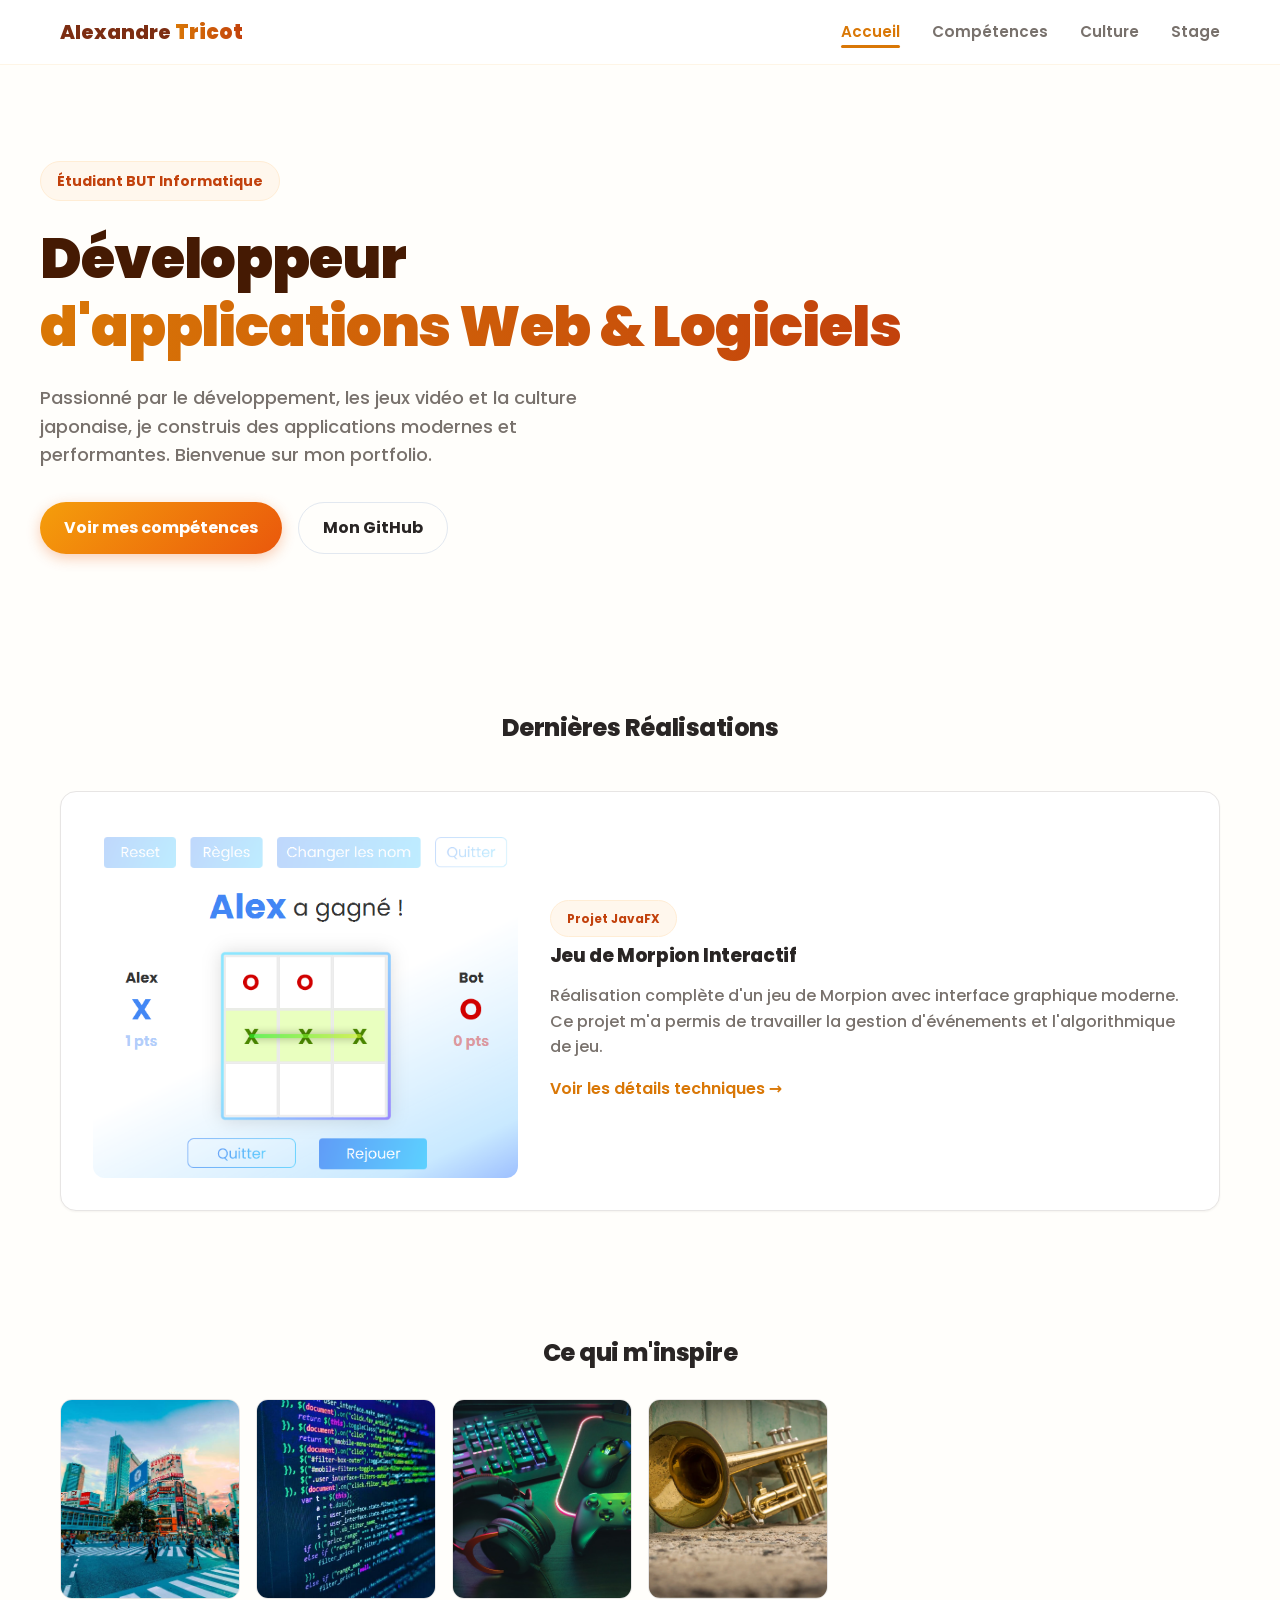
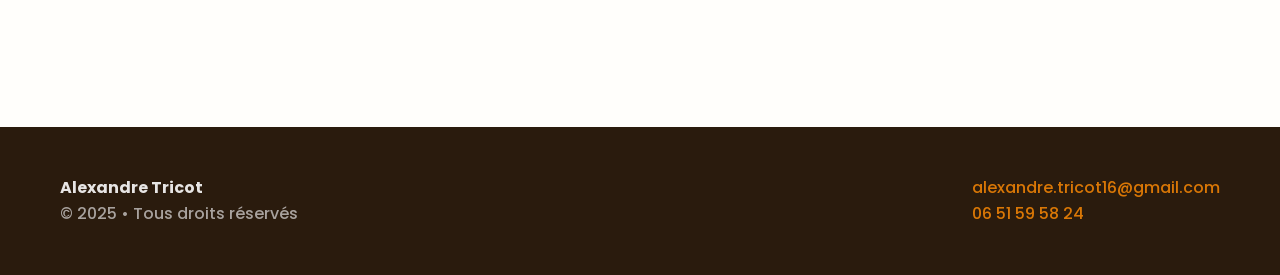
==== index.html @ 20412aba "Mon portfolio" ====
<!DOCTYPE html>
<html lang="fr">
<head>
    <meta charset="UTF-8">
    <meta name="viewport" content="width=device-width, initial-scale=1.0">
    <title>Alexandre Tricot - Portfolio</title>
    <link rel="stylesheet" href="style.css">
</head>
<body>

    <header>
        <div class="container nav-container">
            <div class="logo">Alexandre <span class="gradient-text">Tricot</span></div>
            <nav class="nav-links">
                <a href="index.html" class="active">Accueil</a>
                <a href="competences.html">Compétences</a>
                <a href="culture.html">Culture</a>
                <a href="stage.html">Stage</a>
            </nav>
        </div>
    </header>

    <main>
        <!-- Hero Section -->
        <section class="hero container">
            <div class="hero-content">
                <span class="hero-badge">Étudiant BUT Informatique</span>
                <h1>Développeur<br> <span class="gradient-text">d'applications Web & Logiciels</span></h1>
                <p>Passionné par le développement, les jeux vidéo et la culture japonaise, je construis des applications modernes et performantes. Bienvenue sur mon portfolio.</p>
                
                <div class="intro-actions flex gap-1">
                    <a href="competences.html" class="btn btn-primary">Voir mes compétences</a>
                    <a href="https://github.com/taksy01" target="_blank" class="btn border-light">Mon GitHub</a>
                </div>
            </div>
            

        </section>

        <!-- Section Actualité Rapide -->
        <section class="container py-4">
            <h2 class="text-center mb-3">Dernières Réalisations</h2>
            
            <div class="competence-block flex items-center gap-2 p-2">
                <div class="flex-1">
                    <img src="images/morpion.jpg" alt="Projet Morpion" style="border-radius: 12px;">
                </div>
                <div class="flex-1-5">
                    <span class="hero-badge mb-0-5 text-xs">Projet JavaFX</span>
                    <h3>Jeu de Morpion Interactif</h3>
                    <p class="text-muted my-1">
                        Réalisation complète d'un jeu de Morpion avec interface graphique moderne. 
                        Ce projet m'a permis de travailler la gestion d'événements et l'algorithmique de jeu.
                    </p>
                    <a href="competences.html" class="text-accent font-semibold">Voir les détails techniques &rarr;</a>
                </div>
            </div>
        </section>

        <!-- Galerie Passions -->
        <section class="container pb-4">
            <h2 class="text-center mb-2">Ce qui m'inspire</h2>
            <div class="traces-gallery grid-auto-fit">
                <div class="trace-item h-200">
                    <img src="images/japon.jpg" alt="Japon">
                    <div class="trace-caption">Culture Japonaise</div>
                </div>
                <div class="trace-item h-200">
                    <img src="images/prog.jpg" alt="Programmation">
                    <div class="trace-caption">Développement</div>
                </div>
                <div class="trace-item h-200">
                    <img src="images/gaming.jpg" alt="Gaming">
                    <div class="trace-caption">Jeux Vidéo</div>
                </div>
                <div class="trace-item h-200">
                    <img src="images/trompette.jpg" alt="Musique">
                    <div class="trace-caption">Musique</div>
                </div>
            </div>
        </section>

    </main>

    <footer>
        <div class="container footer-content">
            <div>
                <strong>Alexandre Tricot</strong><br>
                <span>© 2025 • Tous droits réservés</span>
            </div>
            <div>
                <a href="mailto:alexandre.tricot16@gmail.com" class="link-arrow text-accent">alexandre.tricot16@gmail.com</a>
                <p class="text-accent">06 51 59 58 24</p>
            </div>
        </div>
    </footer>

</body>
</html>
---- style.css ----
/* ========================================= */
/* 1. IMPORTATION DE LA POLICE (ESSENTIEL)   */
/* ========================================= */
/* Passage à la police Poppins avec toutes les graisses nécessaires */
@import url('https://fonts.googleapis.com/css2?family=Poppins:wght@300;400;500;600;700;800;900&display=swap');

:root {
    /* Palette "Warm & Modern" */
    --bg-body: #fffefb; 
    --bg-surface: #ffffff;
    
    --text-main: #292524; 
    --text-muted: #78716c; 
    --text-light: #fafaf9; 

    --gradient-primary: linear-gradient(135deg, #f59e0b 0%, #ea580c 100%);
    --gradient-text: linear-gradient(to right, #d97706, #c2410c);
    
    --accent-color: #d97706; 

    --shadow-sm: 0 1px 2px rgba(60, 40, 20, 0.05);
    --shadow-md: 0 4px 6px -1px rgba(60, 40, 20, 0.08), 0 2px 4px -1px rgba(60, 40, 20, 0.04);
    --shadow-lg: 0 10px 15px -3px rgba(60, 40, 20, 0.08), 0 4px 6px -2px rgba(60, 40, 20, 0.04);
    --shadow-xl: 0 20px 25px -5px rgba(60, 40, 20, 0.1), 0 10px 10px -5px rgba(60, 40, 20, 0.04);
    
    --radius-md: 8px; /* Arrondi plus strict */
    --radius-lg: 16px; /* Arrondi plus modéré */
    --radius-full: 9999px;
    
    --container-width: 1200px;
    --border-color: #e7e5e4; 
}

/* Base */
* { margin: 0; padding: 0; box-sizing: border-box; }

body {
    /* CHANGEMENT DE POLICE ICI */
    font-family: 'Poppins', system-ui, -apple-system, sans-serif;
    background-color: var(--bg-body);
    color: var(--text-main);
    line-height: 1.6;
    overflow-x: hidden;
    
    /* DÉFINITION EXPLICITE DU POIDS DE BASE (Augmenté à 500) */
    font-weight: 500;

    /* AMÉLIORATION DU RENDU (Antialiasing) */
    -webkit-font-smoothing: antialiased;
    -moz-osx-font-smoothing: grayscale; 
}

a { text-decoration: none; color: inherit; transition: all 0.2s ease; }
img { max-width: 100%; display: block; }

/* Layout */
.container { max-width: var(--container-width); margin: 0 auto; padding: 0 20px; }

/* Typography */
h1, h2, h3 { 
    line-height: 1.2; 
    letter-spacing: -0.02em; 
    /* DÉFINITION EXPLICITE DU POIDS DES TITRES (Augmenté à 800) */
    font-weight: 800; 
}
.section-title { font-size: 2.5rem; font-weight: 900; margin-bottom: 1rem; color: #451a03; }

.gradient-text {
    background: var(--gradient-text);
    -webkit-background-clip: text;
    background-clip: text;
    -webkit-text-fill-color: transparent;
    font-weight: 900;
}

/* Navigation */
header {
    position: sticky;
    top: 0;
    z-index: 100;
    background: rgba(255, 255, 255, 0.95);
    backdrop-filter: blur(12px);
    border-bottom: 1px solid rgba(245, 158, 11, 0.1);
    padding: 1rem 0;
}

.nav-container { display: flex; justify-content: space-between; align-items: center; }
.logo { font-size: 1.25rem; font-weight: 800; color: #7c2d12; }
.nav-links { display: flex; gap: 2rem; }
.nav-links a { font-size: 0.95rem; font-weight: 600; color: var(--text-muted); position: relative; }
.nav-links a:hover, .nav-links a.active { color: #d97706; }
.nav-links a.active::after {
    content: ''; position: absolute; bottom: -4px; left: 0; width: 100%; height: 3px;
    background: var(--accent-color); border-radius: 2px;
}

/* Hero Section */
.hero { padding: 6rem 0; display: flex; align-items: center; justify-content: space-between; gap: 4rem; }
.hero-content { flex: 1; }
.hero-badge {
    display: inline-block; padding: 0.5rem 1rem;
    background: #fff7ed; color: #c2410c;
    border: 1px solid #ffedd5;
    border-radius: var(--radius-full); font-size: 0.875rem; font-weight: 700; margin-bottom: 1.5rem;
}
.hero h1 { font-size: 3.5rem; margin-bottom: 1.5rem; color: #451a03; font-weight: 900; /* Extra bold + pour le grand titre */ }
.hero p { font-size: 1.125rem; color: var(--text-muted); margin-bottom: 2rem; max-width: 540px; font-weight: 500; }
.btn {
    display: inline-flex; align-items: center; padding: 0.75rem 1.5rem;
    border-radius: var(--radius-full); font-weight: 700; transition: transform 0.2s;
}
.btn-primary { 
    background: var(--gradient-primary); 
    color: white; 
    box-shadow: 0 4px 14px 0 rgba(234, 88, 12, 0.3);
}
.btn:hover { transform: translateY(-2px); }
.hero-image { flex: 1; display: flex; justify-content: center; position: relative; }

/* AVATAR HERO */
.avatar-wrapper {
    width: 420px; height: 420px;
    border-radius: var(--radius-lg); overflow: hidden;
    transform: rotate(3deg); border: 4px solid white; box-shadow: var(--shadow-lg);
}
.avatar-wrapper img { width: 100%; height: 100%; object-fit: cover; }

/* Compétences & Général */
.competence-block {
    margin-bottom: 4rem; background: var(--bg-surface);
    border-radius: var(--radius-lg); box-shadow: var(--shadow-sm);
    overflow: hidden; border: 1px solid var(--border-color);
}
.comp-header {
    background: #fffbeb; padding: 2rem; border-bottom: 1px solid #fde68a;
    display: flex; align-items: center; gap: 1.5rem;
}
.comp-icon {
    font-size: 2rem; width: 64px; height: 64px; background: white; border-radius: 16px;
    display: flex; align-items: center; justify-content: center;
    box-shadow: var(--shadow-sm); color: var(--accent-color);
    border: 1px solid #fef3c7;
}
.comp-content { padding: 2rem; }

/* Tableaux Compétences */
.criteria-table {
    width: 100%; border-collapse: separate; border-spacing: 0; margin-bottom: 2rem;
    border: 1px solid var(--border-color); border-radius: 12px; overflow: hidden;
}
.criteria-table th { background: #fafaf9; padding: 1rem; text-align: left; font-size: 0.85rem; text-transform: uppercase; color: #78716c; border-bottom: 1px solid var(--border-color); font-weight: 800; }
.criteria-table td { padding: 1.25rem; border-bottom: 1px solid #f5f5f4; font-size: 0.95rem; vertical-align: top; color: #57534e; }
.criteria-table .col-critere { width: 25%; font-weight: 700; color: #44403c; background: #fafaf9; }
.criteria-table .col-non-acquis { width: 25%; background: #fff1f2; color: #9f1239; opacity: 0.8; font-weight: 600; }
.criteria-table .col-en-cours { width: 25%; background: #fffbeb; color: #92400e; font-weight: 600; }
.criteria-table .col-acquis { width: 25%; background: #f0fdf4; color: #166534; font-weight: 700; border-left: 3px solid #22c55e; }

/* Auto-évaluation */
.self-eval-container {
    background: linear-gradient(to right, #fffbeb, #ffffff); border-left: 5px solid var(--accent-color);
    padding: 1.5rem 2rem; border-radius: 0 12px 12px 0; margin-bottom: 2rem;
}
.self-eval-title { font-weight: 800; color: #b45309; margin-bottom: 0.5rem; text-transform: uppercase; font-size: 0.85rem; }

/* Tabs */
.tabs-container { display: flex; justify-content: center; margin-bottom: 3rem; gap: 1rem; }
.tab-btn {
    padding: 0.75rem 2.5rem; border-radius: var(--radius-full); border: 1px solid #e7e5e4;
    background: white; font-size: 1rem; font-weight: 700; color: var(--text-muted); cursor: pointer; transition: all 0.2s;
}
.tab-btn.active { 
    background: var(--gradient-primary); color: white; border-color: transparent; box-shadow: 0 4px 12px rgba(245, 158, 11, 0.3); 
}
.year-content { display: none; animation: fadeIn 0.4s ease; }
.year-content.active { display: block; }

/* Galerie Traces */
.traces-gallery { display: grid; grid-template-columns: repeat(auto-fill, minmax(180px, 1fr)); gap: 1rem; margin-top: 1rem; }
.trace-item {
    height: 140px; border-radius: 12px; overflow: hidden; border: 1px solid var(--border-color); cursor: zoom-in; position: relative;
}
.trace-item img { width: 100%; height: 100%; object-fit: cover; transition: transform 0.3s; }
.trace-item:hover img { transform: scale(1.05); }
.trace-caption {
    position: absolute; bottom: 0; left: 0; right: 0; background: rgba(69, 26, 3, 0.8);
    color: white; font-size: 0.75rem; padding: 0.5rem; text-align: center; opacity: 0; transition: opacity 0.2s;
}
.trace-item:hover .trace-caption { opacity: 1; }

/* ========================================= */
/* PAGE CULTURE - STRUCTURE REVISITÉE       */
/* ========================================= */

.culture-section {
    background: var(--bg-surface);
    border-radius: var(--radius-lg);
    /* Suppression du padding global pour le split strict */
    padding: 0; 
    margin-bottom: 5rem;
    box-shadow: var(--shadow-md);
    display: grid;
    /* 55% Texte - 45% Image pour donner plus de place au contenu */
    grid-template-columns: 1.2fr 0.8fr;
    gap: 0; 
    align-items: stretch;
    border: 1px solid var(--border-color);
    overflow: hidden;
}

.culture-section.reverse { direction: rtl; }
.culture-section.reverse > * { direction: ltr; }

/* Colonne Texte */
.culture-text {
    padding: 4rem; /* Espace généreux */
    display: flex;
    flex-direction: column;
    justify-content: center;
}

.culture-text h2 {
    font-size: 2.2rem; margin-bottom: 1rem; color: #451a03;
    display: flex; align-items: center; gap: 0.75rem;
}
.culture-text h3 { color: #d97706 !important; margin-bottom: 1.5rem; font-weight: 800; }
.culture-text p { color: var(--text-muted); font-size: 1.05rem; margin-bottom: 2rem; line-height: 1.7; font-weight: 500; }

/* Colonne Visuelle */
.culture-visual {
    position: relative;
    /* Fond gris chaud très léger pour faire ressortir les images sans être jaune */
    background: #fafaf9; 
    border-left: 1px solid var(--border-color); /* Séparation subtile */
    display: flex;
    flex-direction: column;
    align-items: center;
    justify-content: center;
    min-height: 500px; /* Hauteur garantie */
    overflow: hidden;
    padding: 2rem; /* Espace interne pour que les images ne touchent pas (sauf cover) */
}
/* Enlever la bordure gauche si c'est inversé (devient droite visuellement mais géré par le grid) */
.culture-section.reverse .culture-visual { border-left: none; border-right: 1px solid var(--border-color); }


/* Image COVER (Photo pleine page) */
/* Cas spécifique : on annule le padding du parent pour coller aux bords */
.culture-visual.has-cover {
    padding: 0;
}
.img-cover {
    width: 100%; height: 100%; object-fit: cover; border-radius: 0;
    box-shadow: none; border: none; cursor: zoom-in; transition: transform 0.5s ease;
}
.img-cover:hover { transform: scale(1.05); }


/* Image CONTAIN (Diagrammes) */
.img-contain {
    width: 100%; 
    height: auto; 
    max-height: 400px; 
    object-fit: contain;
    /* Arrondi léger et propre (8px) */
    border-radius: 8px; 
    /* Ombre portée douce pour détacher du fond */
    box-shadow: 0 4px 6px -1px rgba(0, 0, 0, 0.1), 0 2px 4px -1px rgba(0, 0, 0, 0.06);
    cursor: zoom-in; 
    transition: transform 0.3s ease;
    background: white; /* Fond blanc si l'image a de la transparence */
}
.img-contain:hover { transform: scale(1.02); }

/* Légende Visuelle */
.visual-caption {
    margin-top: 1.5rem;
    font-size: 0.85rem;
    color: #78716c;
    font-weight: 700;
    text-align: center;
    background: white;
    padding: 0.5rem 1.5rem;
    border-radius: 99px;
    border: 1px solid var(--border-color);
}

/* BLOC ANALYSE */
.analysis-box {
    margin-top: 2rem; background: #fffbeb; 
    border: 1px solid #fde68a;
    padding: 2rem;
    border-radius: 12px; 
}

.analysis-item {
    margin-bottom: 1.25rem; display: flex; flex-direction: column; gap: 0.25rem; font-size: 0.95rem; color: #57534e;
}
.analysis-item:last-child { margin-bottom: 0; }
.analysis-label {
    font-weight: 900; color: #b45309; text-transform: uppercase; font-size: 0.7rem; letter-spacing: 0.05em; display: inline-block; margin-bottom: 0.1rem;
}

/* Galerie Japon (Mosaïque Plein Cadre) */
.culture-visual.has-grid { padding: 0; }
.japan-grid { 
    display: grid; grid-template-columns: repeat(2, 1fr); grid-template-rows: repeat(2, 1fr);
    width: 100%; height: 100%; gap: 0; 
}
.japan-grid img {
    width: 100%; height: 100%; object-fit: cover; border-radius: 0; box-shadow: none; cursor: zoom-in; transition: opacity 0.3s; border: none;
}
.japan-grid img:hover { opacity: 0.9; z-index: 2; }

/* Carte Score Écri+ */
.ecri-card {
    background: var(--gradient-primary); color: white; padding: 2rem;
    border-radius: 16px; text-align: center; box-shadow: var(--shadow-lg); margin-bottom: 2rem;
}
.score-big { font-size: 3.5rem; font-weight: 900; line-height: 1; margin: 0.5rem 0; }

/* Théorie Musicale */
.music-container {
    background: #fff7ed; border: 1px solid #fdba74; border-radius: 16px; padding: 1.5rem; margin-bottom: 2rem;
}
.music-progression {
    display: flex; justify-content: center; align-items: center; gap: 1rem; margin-top: 1rem; flex-wrap: wrap;
}
.chord-box {
    background: white; padding: 0.75rem 1.25rem; border-radius: 12px;
    font-weight: 800; color: #c2410c; box-shadow: var(--shadow-sm); text-align: center; border: 1px solid #ffedd5; min-width: 80px;
}

/* ========================================= */
/* PAGE STAGE                               */
/* ========================================= */
.grid-2 { display: grid; grid-template-columns: 1fr 1fr; gap: 2rem; }
.stage-card {
    background: #fff; padding: 2.5rem; border-radius: var(--radius-lg);
    box-shadow: var(--shadow-sm); border: 1px solid var(--border-color); height: 100%; border-left: 4px solid #22c55e;
}
.stage-card[style*="border-left: 4px solid #f59e0b"] { border-left-color: #ea580c !important; }
.stage-card h3 { color: #451a03; margin-bottom: 1.5rem; display: flex; align-items: center; gap: 0.75rem; font-size: 1.25rem; font-weight: 800; }
.stage-card ul { list-style: none; padding: 0; }
.stage-card li { margin-bottom: 1rem; color: var(--text-muted); padding-left: 1.5rem; position: relative; }
.stage-card li::before { content: "•"; color: #fbbf24; font-weight: 800; position: absolute; left: 0; top: 0; }

/* Footer */
footer { background: #2a1b0d; color: #a8a29e; padding: 3rem 0; margin-top: 4rem; }
footer strong { color: #e7e5e4; }
.footer-content { display: flex; justify-content: space-between; }

/* Lightbox */
.modal { display: none; position: fixed; z-index: 1000; left: 0; top: 0; width: 100%; height: 100%; background-color: rgba(40, 20, 0, 0.95); align-items: center; justify-content: center; }
.modal-content { max-width: 90%; max-height: 90vh; border-radius: 8px; object-fit: contain; }
.close { position: absolute; top: 20px; right: 30px; color: #fbbf24; font-size: 40px; cursor: pointer; }

/* Responsive */
@media (max-width: 900px) {
    .culture-section, .culture-section.reverse { grid-template-columns: 1fr; gap: 0; direction: ltr; text-align: center; }
    .culture-visual { order: -1; height: 300px; min-height: 300px; padding: 2rem; }
    .culture-visual.has-cover, .culture-visual.has-grid { padding: 0; }
    .culture-text { padding: 2rem; }
    .culture-text h2 { justify-content: center; }
    .music-progression { gap: 1rem; }
    .japan-grid { max-width: 100%; }
}
@media (max-width: 768px) {
    .hero { flex-direction: column-reverse; padding: 4rem 0; text-align: center; }
    .avatar-wrapper { width: 300px; height: 300px; }
    .criteria-table { display: block; overflow-x: auto; }
    .grid-2 { grid-template-columns: 1fr; }
}

@keyframes fadeIn { from { opacity: 0; transform: translateY(10px); } to { opacity: 1; transform: translateY(0); } }

/* ========================================= */
/* UTILS & HELPERS                           */
/* ========================================= */
.flex { display: flex; }
.gap-1 { gap: 1rem; }
.gap-0-5 { gap: 0.5rem; }
.gap-2 { gap: 2rem; }
.flex-1 { flex: 1; }
.flex-1-5 { flex: 1.5; }
.flex-row-reverse { flex-direction: row-reverse; }
.flex-wrap { flex-wrap: wrap; }
.items-center { align-items: center; }
.items-start { align-items: flex-start; }
.justify-center { justify-content: center; }

.text-center { text-align: center; }
.text-muted { color: var(--text-muted); }
.text-accent { color: var(--accent-color); }
.text-green-500 { color: #22c55e; }
.text-pink-700 { color: #be185d; }
.border-l-warning { border-left: 4px solid #f59e0b !important; }

.font-semibold { font-weight: 600; }
.font-bold { font-weight: 700; }
.font-extrabold { font-weight: 800; }
.leading-none { line-height: 1; }

.py-4 { padding-top: 4rem; padding-bottom: 4rem; }
.pt-4 { padding-top: 4rem; }
.pb-4 { padding-bottom: 4rem; }
.pb-3 { padding-bottom: 3rem; }
.p-2 { padding: 2rem; }
.p-1-5 { padding: 1.5rem; }
.px-1 { padding-left: 1rem; padding-right: 1rem; }
.py-0-5 { padding-top: 0.5rem; padding-bottom: 0.5rem; }
.p-0 { padding: 0; }

.my-1 { margin-top: 1rem; margin-bottom: 1rem; }
.my-1-5 { margin-top: 1.5rem; margin-bottom: 1.5rem; }
.mt-1 { margin-top: 1rem; }
.mt-1-5 { margin-top: 1.5rem; }
.mt-0-5 { margin-top: 0.5rem; }
.mb-0-5 { margin-bottom: 0.5rem; }
.mb-0-25 { margin-bottom: 0.25rem; }
.mb-1 { margin-bottom: 1rem; }
.mb-1-5 { margin-bottom: 1.5rem; }
.mb-2 { margin-bottom: 2rem; }
.mb-3 { margin-bottom: 3rem; }
.mb-4 { margin-bottom: 4rem; }
.mx-auto { margin-left: auto; margin-right: auto; }

.rounded-12 { border-radius: 12px; }
.border-light { border: 1px solid #e2e8f0; }

.text-xl { font-size: 1.2rem; }
.text-lg { font-size: 1.1rem; }
.text-base { font-size: 1rem; }
.text-sm { font-size: 0.875rem; }
.text-xs { font-size: 0.75rem; }
.text-2xl { font-size: 1.5rem; }
.text-4xl { font-size: 2.5rem; }

.max-w-700 { max-width: 700px; }
.max-w-800 { max-width: 800px; }
.min-w-300 { min-width: 300px; }
.w-full { width: 100%; }
.h-200 { height: 200px; }
.h-250 { height: 250px; }
.h-300 { height: 300px; }
.object-cover { object-fit: cover; }
.block { display: block; }
.list-none { list-style: none; }
.opacity-90 { opacity: 0.9; }
.opacity-80 { opacity: 0.8; }

/* Badge de niveau (extracted from competences.html) */
.level-badge {
    display: inline-block;
    padding: 0.25rem 0.75rem;
    border-radius: 9999px;
    font-size: 0.75rem;
    font-weight: 700;
    text-transform: uppercase;
    letter-spacing: 0.05em;
    margin-bottom: 0.5rem;
    box-shadow: 0 2px 4px rgba(0, 0, 0, 0.05);
}
.badge-acquis { background-color: #dcfce7; color: #166534; border: 1px solid #bbf7d0; }
.badge-encours { background-color: #fef9c3; color: #854d0e; border: 1px solid #fde047; }
td.active-level { background-color: #f0fdf4; border-left: 4px solid #22c55e; position: relative; }
td.active-level-progress { background-color: #fefce8; border-left: 4px solid #eab308; position: relative; }

/* Styles from culture.html */
.analysis-box ul { padding-left: 1.2rem; margin: 0; list-style-type: disc; }
.analysis-box li { margin-bottom: 0.25rem; color: #57534e; }
.intro-lead { font-size: 1.1rem; color: #292524; font-weight: 500; margin-bottom: 0.75rem; line-height: 1.5; }
.intro-details { font-size: 0.95rem; color: #78716c; margin-bottom: 1.5rem; line-height: 1.6; }
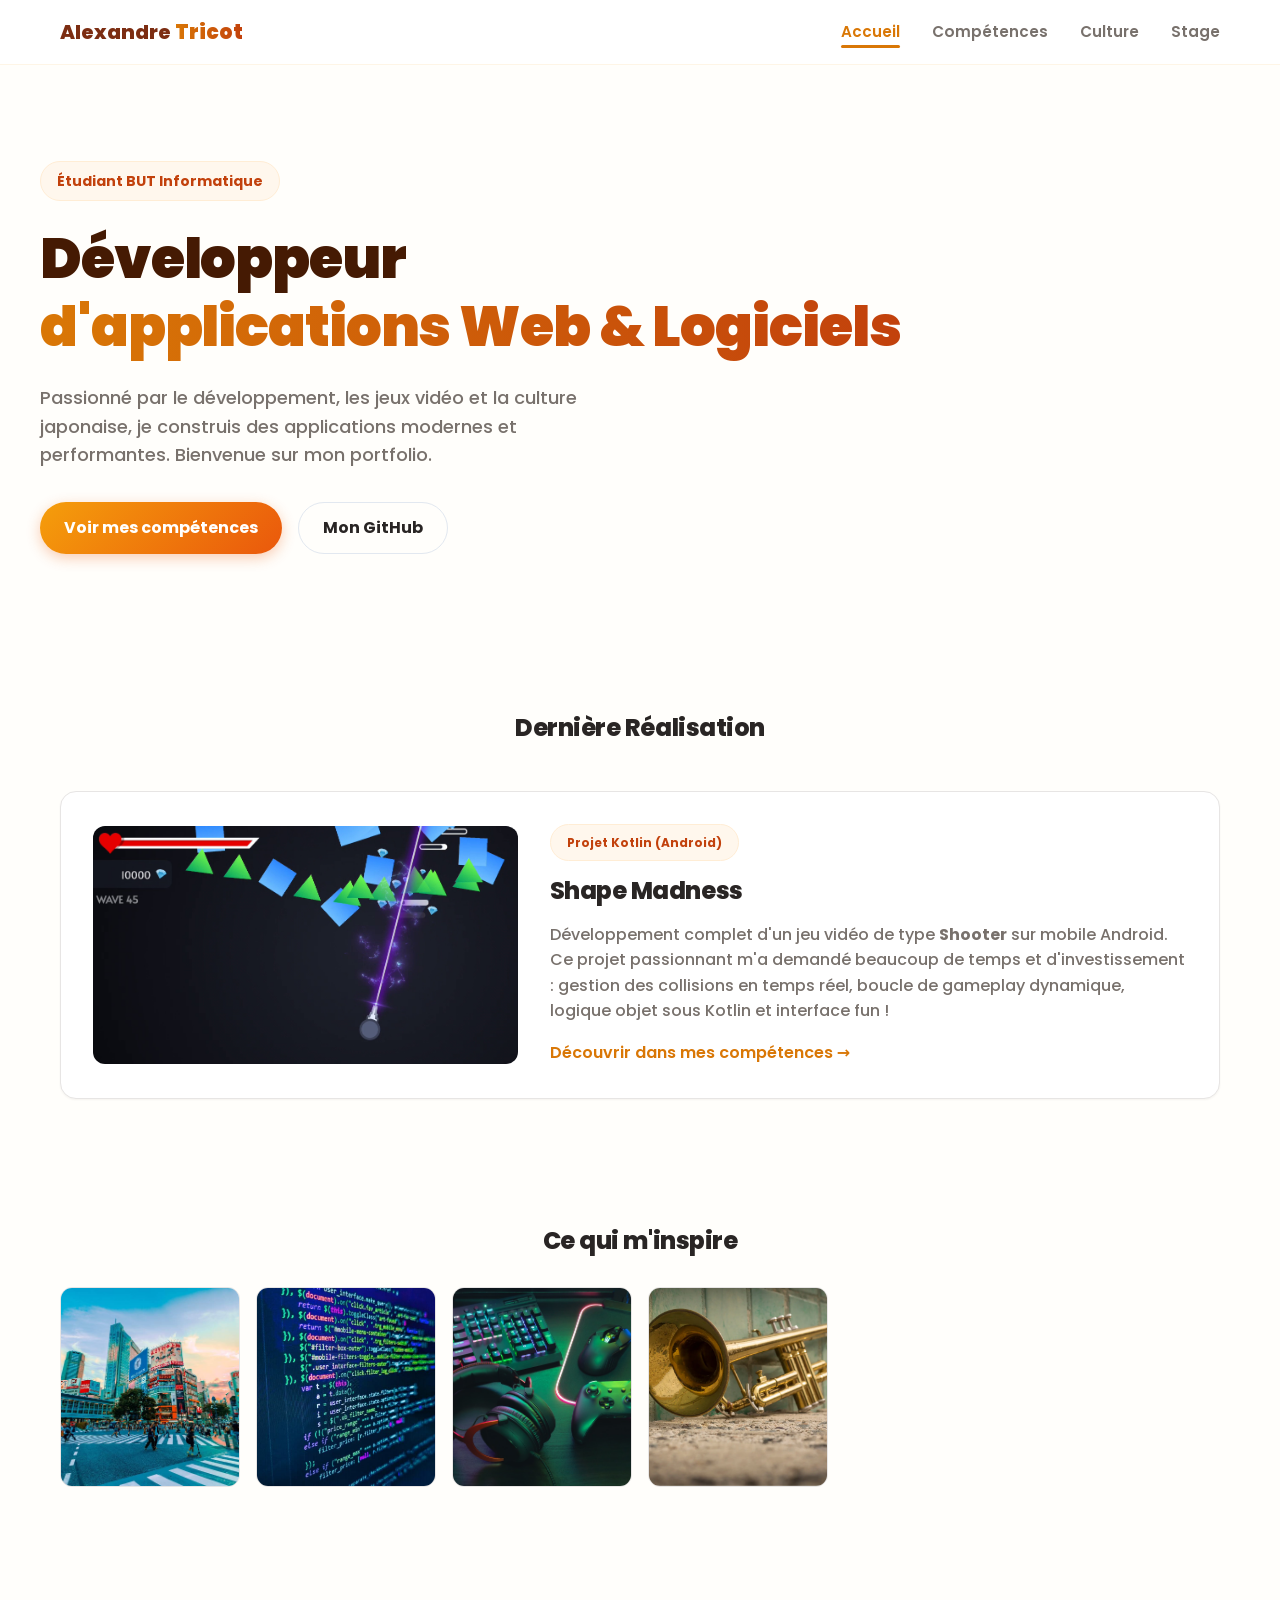
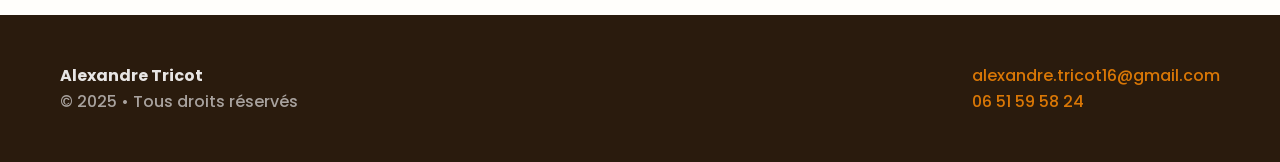
==== commit 47fc2457: "Mise à jour de la section musique" ====
--- a/index.html
+++ b/index.html
@@ -39,20 +39,20 @@
 
         <!-- Section Actualité Rapide -->
         <section class="container py-4">
-            <h2 class="text-center mb-3">Dernières Réalisations</h2>
+            <h2 class="text-center mb-3">Dernière Réalisation</h2>
             
             <div class="competence-block flex items-center gap-2 p-2">
                 <div class="flex-1">
-                    <img src="images/morpion.jpg" alt="Projet Morpion" style="border-radius: 12px;">
+                    <img src="images/shapem.png" alt="Jeu Mobile Shape Madness" style="border-radius: 12px; width: 100%;">
                 </div>
                 <div class="flex-1-5">
-                    <span class="hero-badge mb-0-5 text-xs">Projet JavaFX</span>
-                    <h3>Jeu de Morpion Interactif</h3>
+                    <span class="hero-badge mb-0-5 text-xs">Projet Kotlin (Android)</span>
+                    <h3 style="margin-top: 0.5rem; font-size: 1.5rem;">Shape Madness</h3>
                     <p class="text-muted my-1">
-                        Réalisation complète d'un jeu de Morpion avec interface graphique moderne. 
-                        Ce projet m'a permis de travailler la gestion d'événements et l'algorithmique de jeu.
+                        Développement complet d'un jeu vidéo de type <strong>Shooter</strong> sur mobile Android. 
+                        Ce projet passionnant m'a demandé beaucoup de temps et d'investissement : gestion des collisions en temps réel, boucle de gameplay dynamique, logique objet sous Kotlin et interface fun !
                     </p>
-                    <a href="competences.html" class="text-accent font-semibold">Voir les détails techniques &rarr;</a>
+                    <a href="competences.html" class="text-accent font-semibold">Découvrir dans mes compétences &rarr;</a>
                 </div>
             </div>
         </section>
--- a/style.css
+++ b/style.css
@@ -351,7 +351,7 @@
 
 /* Lightbox */
 .modal { display: none; position: fixed; z-index: 1000; left: 0; top: 0; width: 100%; height: 100%; background-color: rgba(40, 20, 0, 0.95); align-items: center; justify-content: center; }
-.modal-content { max-width: 90%; max-height: 90vh; border-radius: 8px; object-fit: contain; }
+.modal-content { width: 100%; height: 100%; max-width: 95vw; max-height: 95vh; border-radius: 8px; object-fit: contain; }
 .close { position: absolute; top: 20px; right: 30px; color: #fbbf24; font-size: 40px; cursor: pointer; }
 
 /* Responsive */
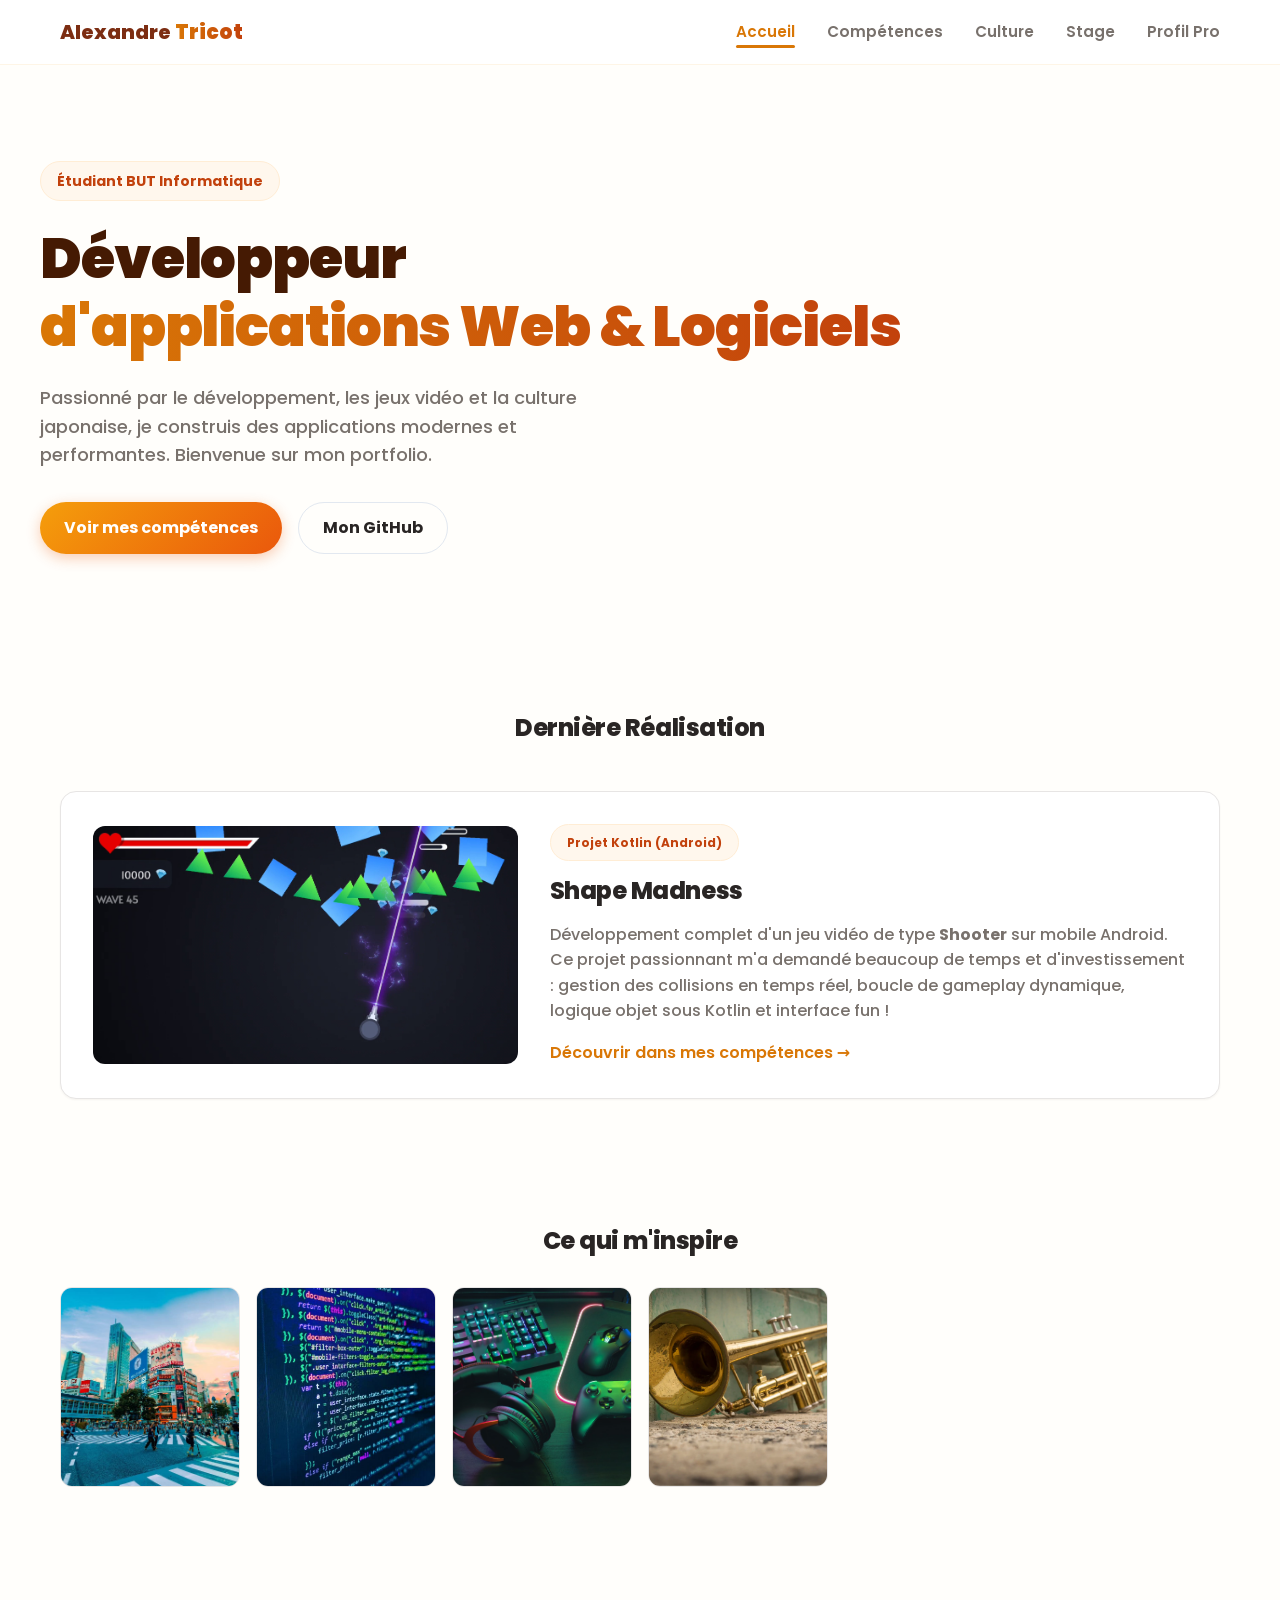
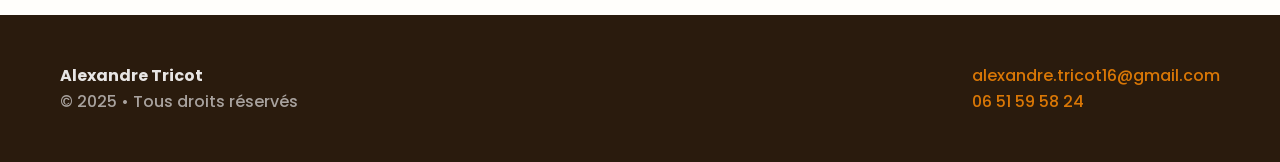
==== commit c2ee02df: "ajout du profil pro" ====
--- a/index.html
+++ b/index.html
@@ -16,6 +16,8 @@
                 <a href="competences.html">Compétences</a>
                 <a href="culture.html">Culture</a>
                 <a href="stage.html">Stage</a>
+                                <a href="profil.html">Profil Pro</a>
+
             </nav>
         </div>
     </header>
